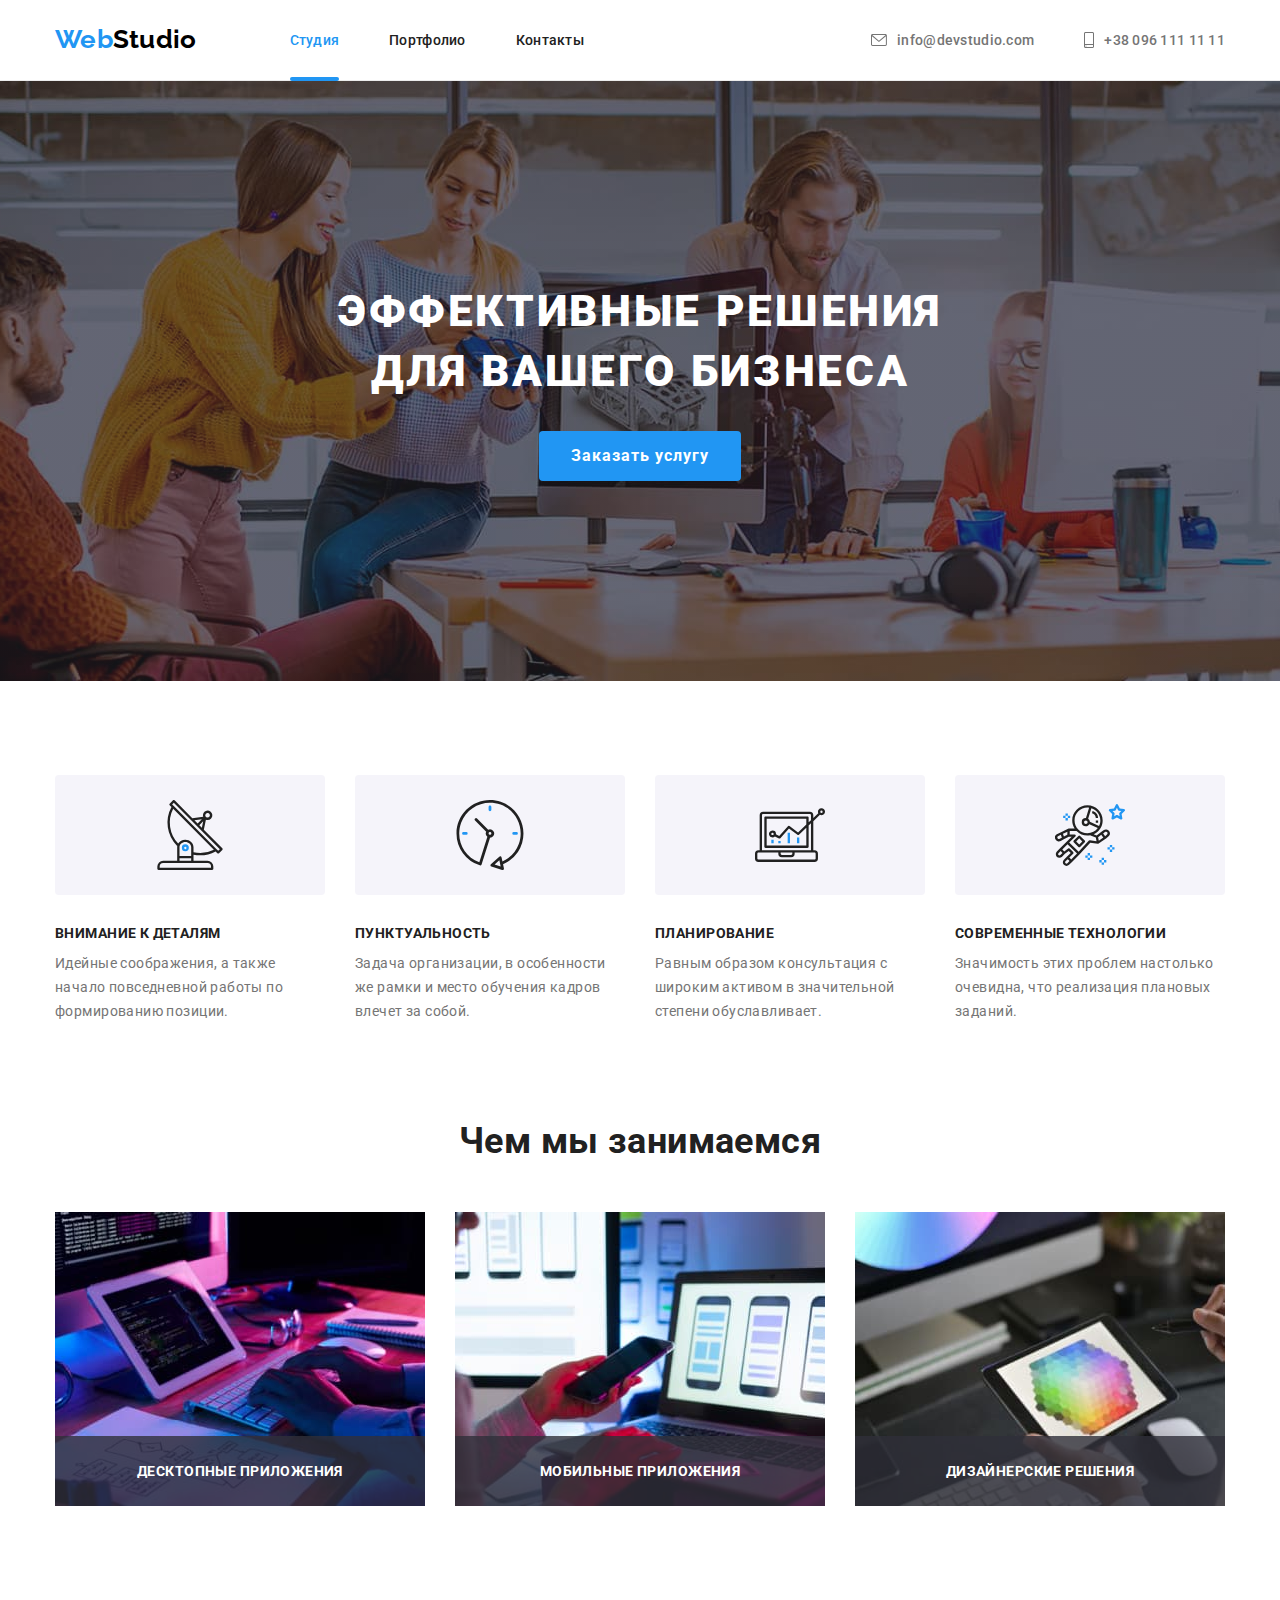
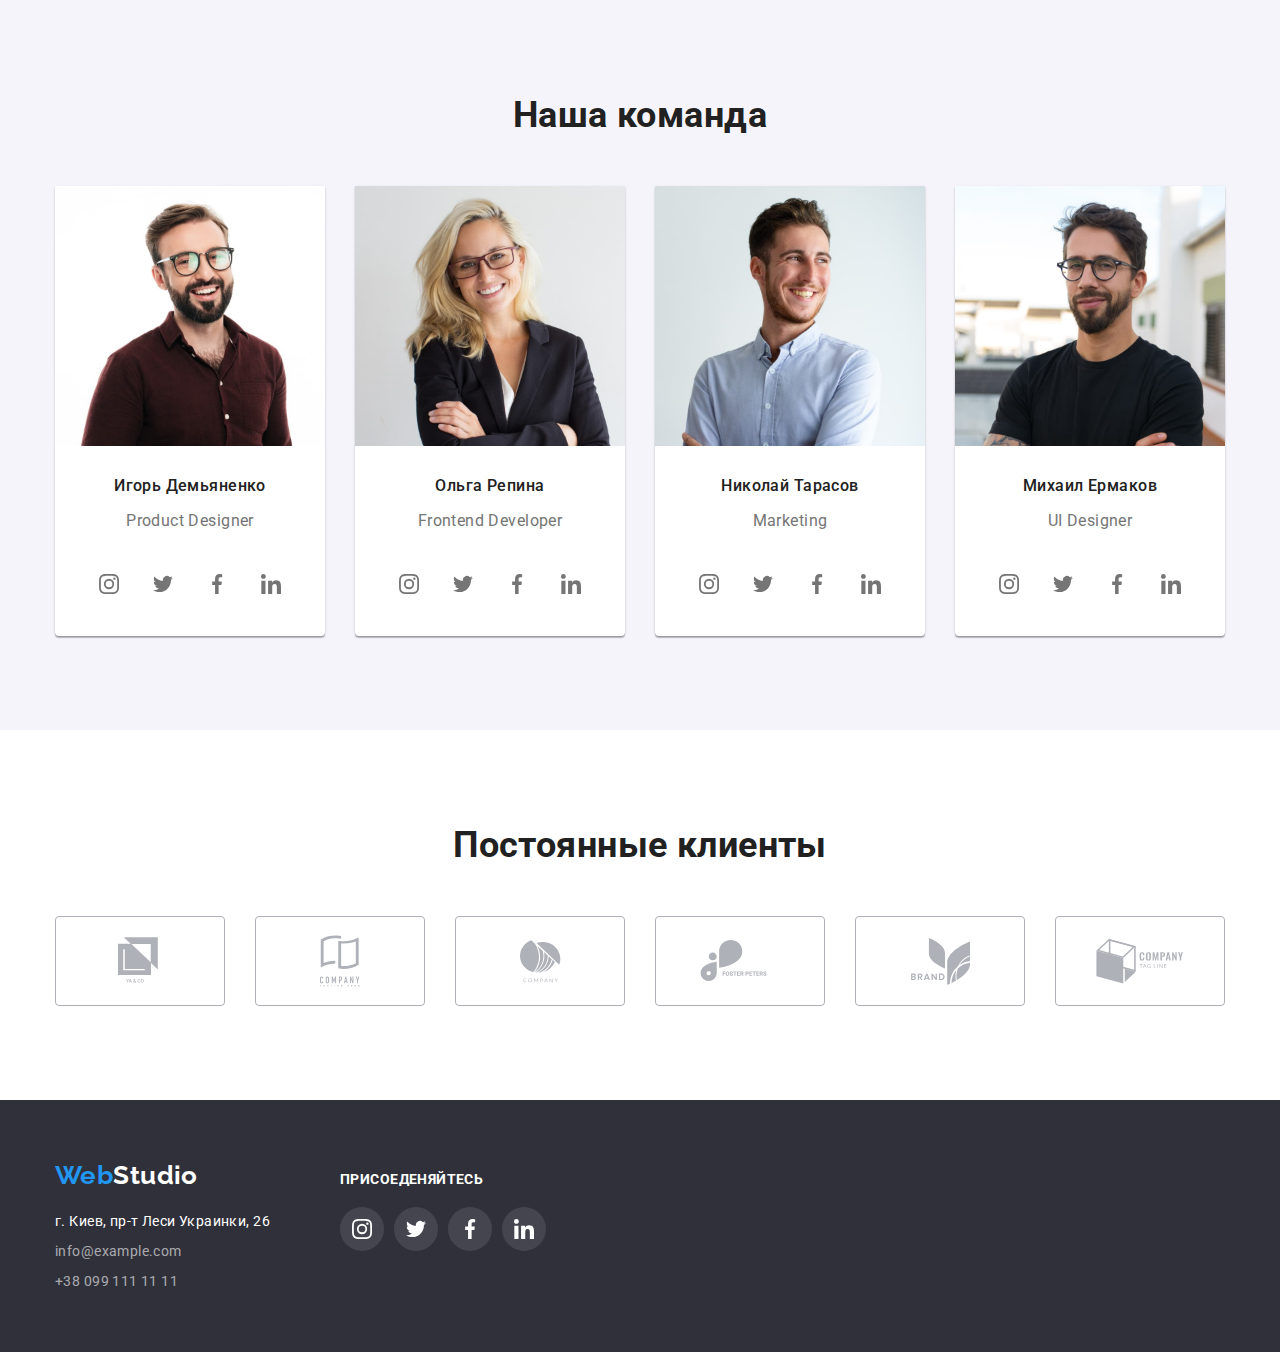
==== index.html @ 6bc898de "Добавление файлов" ====
<!DOCTYPE html>
<html lang="ru">
  <head>
    <meta charset="UTF-8" />
    <meta name="viewport" content="width=device-width, initial-scale=1.0" />
    <title>WebStudio</title>
    <link
      href="https://fonts.googleapis.com/css2?family=Raleway:wght@700&family=Roboto:wght@400;500;700;900&display=swap"
      rel="stylesheet"
    />
    <link
      rel="stylesheet"
      href="https://cdnjs.cloudflare.com/ajax/libs/modern-normalize/1.0.0/modern-normalize.min.css"
    />
    <link rel="stylesheet" href="./css/styles.css" />
  </head>
  <body>
    <!-- Верхняя линия сайта -->

    <header class="hat-page" id="home-page">
      <div class="container">
        <nav class="nav">
          <!-- Логотип компании -->

          <a class="logo link" href="#home-page">
            <span class="accent">Web</span>Studio
          </a>

          <ul class="site-nav list">
            <li class="site-nav-item">
              <a
                class="link site-nav-link site-nav-link-active"
                href="#home-page"
                >Студия</a
              >
            </li>
            <li class="site-nav-item">
              <a class="link site-nav-link" href="./portfolio.html"
                >Портфолио</a
              >
            </li>
            <li class="site-nav-item">
              <a class="link site-nav-link" href="#">Контакты</a>
            </li>
          </ul>
        </nav>

        <ul class="communications list">
          <!-- Ссылка на адрес электронной почты -->

          <li class="item">
            <a
              class="communications-link link"
              href="mailto:info@devstudio.com"
            >
              <svg class="icon envelope">
                <use href="./images/svg/sprite.svg#envelope"></use>
              </svg>
              info@devstudio.com</a
            >
          </li>

          <!-- Ссылка на телефоный номер -->

          <li class="item">
            <a class="communications-link link" href="tel:+38-096-111-11-11">
              <svg class="icon smartphone">
                <use href="./images/svg/sprite.svg#smartphone"></use>
              </svg>
              +38 096 111 11 11</a
            >
          </li>
        </ul>
      </div>
    </header>

    <main>
      <!-- Шапка -->

      <section class="banner">
        <div class="container">
          <h1 class="banner-title">Эффективные решения для вашего бизнеса</h1>
          <button class="button" data-modal-open type="button">
            Заказать услугу
          </button>
        </div>
      </section>

      <!-- Особенности -->

      <section class="section">
        <div class="container feature">
          <h2 class="section-title none-display">Особенности</h2>

          <ul class="feature-list list">
            <li class="item icon-antenna">
              <h3 class="title">Внимание к деталям</h3>
              <p class="text">
                Идейные соображения, а также начало повседневной работы по
                формированию позиции.
              </p>
            </li>
            <li class="item icon-clock">
              <h3 class="title">Пунктуальность</h3>
              <p class="text">
                Задача организации, в особенности же рамки и место обучения
                кадров влечет за собой.
              </p>
            </li>
            <li class="item icon-diagram">
              <h3 class="title">Планирование</h3>
              <p class="text">
                Равным образом консультация с широким активом в значительной
                степени обуславливает.
              </p>
            </li>
            <li class="item icon-astronaut">
              <h3 class="title">Современные технологии</h3>
              <p class="text">
                Значимость этих проблем настолько очевидна, что реализация
                плановых заданий.
              </p>
            </li>
          </ul>
        </div>
      </section>

      <!-- Чем мы занимаемся -->

      <section class="section">
        <div class="container practice">
          <h2 class="section-title">Чем мы занимаемся</h2>
          <ul class="practice-list list">
            <li class="item">
              <img
                class="practice-item-image"
                src="./images/box-1.jpg"
                alt="Написание кода программы"
                width="370"
              />
              <div class="practice-item-box">
                <p class="practice-item-text">Десктопные приложения</p>
              </div>
            </li>
            <li class="item">
              <img
                class="practice-item-image"
                src="./images/box-2.jpg"
                alt="Создание структуры программы"
                width="370"
              />
              <div class="practice-item-box">
                <p class="practice-item-text">Мобильные приложения</p>
              </div>
            </li>
            <li class="item">
              <img
                class="practice-item-image"
                src="./images/box-3.jpg"
                alt="Разработка дизайна проэкта"
                width="370"
              />
              <div class="practice-item-box">
                <p class="practice-item-text">Дизайнерские решения</p>
              </div>
            </li>
          </ul>
        </div>
      </section>

      <!-- Наша команда -->

      <section class="section team">
        <div class="container team-box">
          <h2 class="section-title">Наша команда</h2>

          <ul class="team-list list">
            <li class="team-item item">
              <img
                src="./images/product-desinger.jpg"
                alt="Дизайнер продукта"
                width="270"
              />
              <div class="text">
                <h3 class="title">Игорь Демьяненко</h3>
                <p class="career">Product Designer</p>
              </div>

              <ul class="team-social-list list">
                <li class="team-social-item item">
                  <a
                    class="team-social-link link"
                    href="http://www.instagram.com/?hl=ru"
                  >
                    <svg class="team-instagram">
                      <use href="./images/svg/sprite.svg#instagram"></use>
                    </svg>
                  </a>
                </li>
                <li class="team-social-item item">
                  <a
                    class="team-social-link link"
                    href="http://twitter.com/?lang=ru"
                  >
                    <svg class="team-twitter">
                      <use href="./images/svg/sprite.svg#twitter"></use>
                    </svg>
                  </a>
                </li>
                <li class="team-social-item item">
                  <a
                    class="team-social-link link"
                    href="http://www.facebook.com/"
                  >
                    <svg class="team-facebook">
                      <use href="./images/svg/sprite.svg#facebook"></use>
                    </svg>
                  </a>
                </li>
                <li class="team-social-item item">
                  <a
                    class="team-social-link link"
                    href="http://www.linkedin.com/"
                  >
                    <svg class="team-linkedin">
                      <use href="./images/svg/sprite.svg#linkedin"></use>
                    </svg>
                  </a>
                </li>
              </ul>
            </li>

            <li class="team-item item">
              <img
                src="./images/frontend-developer.jpg"
                alt="Фронтенд разработчик"
                width="270"
              />
              <div class="text">
                <h3 class="title">Ольга Репина</h3>
                <p class="career">Frontend Developer</p>
              </div>

              <ul class="team-social-list list">
                <li class="team-social-item item">
                  <a
                    class="team-social-link link"
                    href="http://www.instagram.com/?hl=ru"
                  >
                    <svg class="team-instagram">
                      <use href="./images/svg/sprite.svg#instagram"></use>
                    </svg>
                  </a>
                </li>
                <li class="team-social-item item">
                  <a
                    class="team-social-link link"
                    href="http://twitter.com/?lang=ru"
                  >
                    <svg class="team-twitter">
                      <use href="./images/svg/sprite.svg#twitter"></use>
                    </svg>
                  </a>
                </li>
                <li class="team-social-item item">
                  <a
                    class="team-social-link link"
                    href="http://www.facebook.com/"
                  >
                    <svg class="team-facebook">
                      <use href="./images/svg/sprite.svg#facebook"></use>
                    </svg>
                  </a>
                </li>
                <li class="team-social-item item">
                  <a
                    class="team-social-link link"
                    href="http://www.linkedin.com/"
                  >
                    <svg class="team-linkedin">
                      <use href="./images/svg/sprite.svg#linkedin"></use>
                    </svg>
                  </a>
                </li>
              </ul>
            </li>

            <li class="team-item item">
              <img src="./images/marketing.jpg" alt="Маркетолог" width="270" />
              <div class="text">
                <h3 class="title">Николай Тарасов</h3>
                <p class="career">Marketing</p>
              </div>

              <ul class="team-social-list list">
                <li class="team-social-item item">
                  <a
                    class="team-social-link link"
                    href="http://www.instagram.com/?hl=ru"
                  >
                    <svg class="team-instagram">
                      <use href="./images/svg/sprite.svg#instagram"></use>
                    </svg>
                  </a>
                </li>
                <li class="team-social-item item">
                  <a
                    class="team-social-link link"
                    href="http://twitter.com/?lang=ru"
                  >
                    <svg class="team-twitter">
                      <use href="./images/svg/sprite.svg#twitter"></use>
                    </svg>
                  </a>
                </li>
                <li class="team-social-item item">
                  <a
                    class="team-social-link link"
                    href="http://www.facebook.com/"
                  >
                    <svg class="team-facebook">
                      <use href="./images/svg/sprite.svg#facebook"></use>
                    </svg>
                  </a>
                </li>
                <li class="team-social-item item">
                  <a
                    class="team-social-link link"
                    href="http://www.linkedin.com/"
                  >
                    <svg class="team-linkedin">
                      <use href="./images/svg/sprite.svg#linkedin"></use>
                    </svg>
                  </a>
                </li>
              </ul>
            </li>

            <li class="team-item item">
              <img
                src="./images/ui-desinger.jpg"
                alt="Дизайнер пользовательского интерфейса"
                width="270"
              />
              <div class="text">
                <h3 class="title">Михаил Ермаков</h3>
                <p class="career">UI Designer</p>
              </div>

              <ul class="team-social-list list">
                <li class="team-social-item item">
                  <a
                    class="team-social-link link"
                    href="http://www.instagram.com/?hl=ru"
                  >
                    <svg class="team-instagram">
                      <use href="./images/svg/sprite.svg#instagram"></use>
                    </svg>
                  </a>
                </li>
                <li class="team-social-item item">
                  <a
                    class="team-social-link link"
                    href="http://twitter.com/?lang=ru"
                  >
                    <svg class="team-twitter">
                      <use href="./images/svg/sprite.svg#twitter"></use>
                    </svg>
                  </a>
                </li>
                <li class="team-social-item item">
                  <a
                    class="team-social-link link"
                    href="http://www.facebook.com/"
                  >
                    <svg class="team-facebook">
                      <use href="./images/svg/sprite.svg#facebook"></use>
                    </svg>
                  </a>
                </li>
                <li class="team-social-item item">
                  <a
                    class="team-social-link link"
                    href="http://www.linkedin.com/"
                  >
                    <svg class="team-linkedin">
                      <use href="./images/svg/sprite.svg#linkedin"></use>
                    </svg>
                  </a>
                </li>
              </ul>
            </li>
          </ul>
        </div>
      </section>

      <!-- Постоянные клиенты -->

      <section class="section">
        <div class="container clients">
          <h2 class="title">Постоянные клиенты</h2>
          <ul class="client-list list">
            <li class="item">
              <a class="client-link link" href="#">
                <svg class="client-1 client-list-icon">
                  <use href="./images/svg/sprite.svg#logo-1"></use>
                </svg>
              </a>
            </li>
            <li class="item">
              <a class="client-link link" href="#">
                <svg class="client-2 client-list-icon">
                  <use href="./images/svg/sprite.svg#logo-2"></use>
                </svg>
              </a>
            </li>
            <li class="item">
              <a class="client-link link" href="#">
                <svg class="client-3 client-list-icon">
                  <use href="./images/svg/sprite.svg#logo-3"></use>
                </svg>
              </a>
            </li>
            <li class="item">
              <a class="client-link link" href="#">
                <svg class="client-4 client-list-icon">
                  <use href="./images/svg/sprite.svg#logo-4"></use>
                </svg>
              </a>
            </li>
            <li class="item">
              <a class="client-link link" href="#">
                <svg class="client-5 client-list-icon">
                  <use href="./images/svg/sprite.svg#logo-5"></use>
                </svg>
              </a>
            </li>
            <li class="item">
              <a class="client-link link" href="#">
                <svg class="client-6 client-list-icon">
                  <use href="./images/svg/sprite.svg#logo-6"></use>
                </svg>
              </a>
            </li>
          </ul>
        </div>
      </section>
    </main>

    <!-- Футер -->

    <footer class="footer">
      <div class="container footer-box">
        <div class="main-address">
          <a class="logo link" href="#home-page">
            <p class="title text"><span class="accent">Web</span>Studio</p>
          </a>

          <!-- Адрес -->

          <address class="address">
            <ul class="address-list list">
              <li class="item">г. Киев, пр-т Леси Украинки, 26</li>
              <li class="item">
                <a class="link" href="mailto:info@example.com"
                  >info@example.com</a
                >
              </li>
              <li class="item">
                <a class="link" href="tel:+38-099-111-11-11"
                  >+38 099 111 11 11</a
                >
              </li>
            </ul>
          </address>
        </div>

        <!-- Социальные ссылки -->

        <div class="social">
          <h2 class="title">Присоеденяйтесь</h2>
          <ul class="social-list list">
            <li class="item">
              <a
                class="link instagram-link"
                href="https://www.instagram.com/?hl=ru"
              ></a>
            </li>
            <li class="item">
              <a
                class="link twitter-link"
                href="https://twitter.com/?lang=ru"
              ></a>
            </li>
            <li class="item">
              <a
                class="link facebook-link"
                href="https://www.facebook.com/"
              ></a>
            </li>
            <li class="item">
              <a
                class="link linkedin-link"
                href="https://www.linkedin.com/"
              ></a>
            </li>
          </ul>
        </div>
      </div>
    </footer>

    <!-- Модальное окно -->

    <div class="backdrop is-hidden" data-modal>
      <div class="modal">
        <button class="button-close" data-modal-close type="button">
          <svg class="button-close-svg">
            <use href="./images/svg/sprite.svg#btn-close"></use>
          </svg>
        </button>
      </div>
    </div>

    <script src="./js/modal.js"></script>
  </body>
</html>
---- css/styles.css ----
/* цвет основного текста #757575 */
/* вторичный цвет текста #212121 */
/* дополнительный цвет текста rgba(255, 255, 255, 0.6) */
/* цвет логотипа #000000 */
/* цвет акцента #2196F3 */
/* первичный цвет фона #ffffff */
/* вторичный цвет фона #F5F4FA */
/* темный цвет #2f303a */
/* цвет рамки #eeeeee */
/* цвет слоя баннера rgba(47, 48, 58, 0.4) */
/* основной цвет иконок #afb1b8 */

/* стили для теста
 background-color: plum;
  outline: 1px solid blue; */

:root {
  --primary-text-color: #757575;
  --secondary-text-color: #212121;
  --accent-color: #2196f3;
  --primary-color: #ffffff;
  --secondary-color: #f5f4fa;
  --dark-color: #2f303a;
  --border-color: #eeeeee;
  --primary-icon-color: #afb1b8;
}

body {
  background-color: var(--primary-color);
  color: var(--primary-text-color);

  font-family: Roboto, sans-serif;
  font-style: normal;
  font-weight: 400;
  font-size: 14px;
  /*  1.71 */
  line-height: calc(24 / 14);
  letter-spacing: 0.03em;
}

.list {
  padding: 0;
  margin: 0;
  list-style: none;
}

.link {
  text-decoration: none;
}

/* Button */

.button {
  font-family: inherit;
}

/* Container */

.container {
  width: 1200px;
  margin-left: auto;
  margin-right: auto;
  padding-left: 15px;
  padding-right: 15px;
}

/* Logo */

.logo {
  padding-top: 24px;
  padding-bottom: 24px;

  color: #000000;

  font-family: Raleway, sans-serif;
  font-weight: 700;
  font-size: 26px;
  /* 1.19 */
  line-height: calc(31 / 26);
}

.logo .accent {
  color: var(--accent-color);
}

.logo .link {
  display: block;
}

/* Site nav */

.hat-page {
  font-weight: 500;
  /*  1.14 */
  line-height: calc(16 / 14);
  letter-spacing: 0.02em;

  border-bottom: 1px solid #ececec;
}

.hat-page .container {
  display: flex;
}

.nav {
  display: flex;
}
.site-nav {
  display: flex;
  margin-left: 93px;
}

.site-nav-item:not(:last-child) {
  margin-right: 50px;
}

.site-nav-link {
  display: block;
  padding-top: 32px;
  padding-bottom: 32px;

  color: var(--secondary-text-color);
  transition-property: color;
  transition-duration: 250ms;
  transition-timing-function: cubic-bezier(0.4, 0, 0.2, 1);
}

.site-nav-link:hover,
.site-nav-link:focus {
  color: var(--accent-color);
}

.site-nav-link-active {
  color: var(--accent-color);
}

.site-nav-item {
  position: relative;
}

.site-nav-item .site-nav-link-active::after {
  position: absolute;
  width: 100%;
  height: 4px;
  bottom: -1px;

  display: block;
  content: "";

  background-color: var(--accent-color);

  border-radius: 2px;
}

.communications {
  display: flex;
  margin-left: auto;
}

.communications .item + .item {
  margin-left: 50px;
}

.communications .link {
  display: inline-flex;
  align-items: center;
  padding-top: 32px;
  padding-bottom: 32px;

  color: var(--primary-text-color);
  transition-property: color;
  transition-duration: 250ms;
  transition-timing-function: cubic-bezier(0.4, 0, 0.2, 1);
}

.communications-link:hover,
.communications-link:focus {
  color: var(--accent-color);
}

.communications .icon {
  margin-right: 10px;
  fill: var(--primary-text-color);
}

.envelope {
  width: 16px;
  height: 12px;
}

.smartphone {
  width: 10px;
  height: 16px;
}

.communications-link:hover .icon {
  fill: var(--accent-color);
}

/* - .none-display  временно, позже переделать!  - */

.none-display {
  display: none;
}

/* ----- Стили главной страницы index.html ----- */

/* Banner */

.banner {
  display: flex;
  flex-direction: column;
  justify-content: center;
  align-items: center;

  margin-left: auto;
  margin-right: auto;
  max-width: 1600px;
  height: 600px;

  background-color: var(--dark-color);
  background-image: linear-gradient(
      to right,
      rgba(47, 48, 58, 0.4),
      rgba(47, 48, 58, 0.4)
    ),
    url(../images/banner.jpg);
  background-position: center;
}

.banner .container {
  text-align: center;
}

.banner-title {
  max-width: 696px;
  margin-top: 0;
  margin-left: auto;
  margin-right: auto;
  margin-bottom: 30px;

  color: var(--primary-color);

  font-weight: 900;
  font-size: 44px;
  /* 1.36 */
  line-height: calc(60 / 44);
  letter-spacing: 0.06em;
  text-transform: uppercase;
}

.banner .button {
  min-width: 200px;
  padding-top: 10px;
  padding-left: 32px;
  padding-right: 32px;
  padding-bottom: 10px;

  border: none;
  border-radius: 4px;

  background-color: var(--accent-color);

  color: var(--primary-color);

  font-weight: 700;
  font-size: 16px;
  /* 1.87 */
  line-height: calc(30 / 16);
  letter-spacing: 0.06em;
}

/* Section */

.section-title {
  margin-top: 0;
  margin-bottom: 0;

  color: var(--secondary-text-color);

  font-weight: 700;
  font-size: 36px;
  /* 1.17 */
  line-height: calc(42 / 36);
  text-align: center;
}

/* Features */

.feature {
  padding-top: 94px;
}

.feature-list {
  display: flex;
}

.feature-list .title {
  margin-top: 0;
  margin-bottom: 10px;

  color: var(--secondary-text-color);

  font-weight: 700;
  font-size: 14px;
  line-height: calc(16 / 14);
  text-transform: uppercase;
}

.feature-list .item {
  width: calc((100% - 30px * 3) / 4);
  padding-bottom: 3px;
}

.feature-list .item:not(:last-child),
.practice-list .item:not(:last-child) {
  margin-right: 30px;
}

.feature-list .item::before {
  display: block;
  margin-bottom: 30px;
  content: "";
  height: 120px;

  background-color: var(--secondary-color);
  border-radius: 4px;
  background-repeat: no-repeat;
  background-position: center;
}

.icon-antenna::before {
  background-image: url(../images/svg/antenna.svg);
}

.icon-clock::before {
  background-image: url(../images/svg/clock.svg);
}

.icon-diagram::before {
  background-image: url(../images/svg/diagram.svg);
}

.icon-astronaut::before {
  background-image: url(../images/svg/astronaut.svg);
}

.feature-list .text {
  margin-top: 0;
  margin-bottom: 0;
}

/* Practice */

.practice {
  padding-top: 94px;
  padding-bottom: 94px;
}

.practice-list,
.team-list {
  display: flex;
  margin-top: 50px;
}

.practice-item-box {
  position: absolute;
  bottom: 0;
  left: 0;

  display: flex;
  justify-content: center;
  align-items: center;

  width: 370px;
  height: 70px;

  background-color: rgba(47, 48, 58, 0.8);
}

.practice-item-image,
.team-list img {
  display: block;
}

.practice-list .item {
  position: relative;
  display: block;
  width: calc((100% - 30px * 2) / 3);
}

.practice-item-text {
  margin-top: 0;
  margin-bottom: 0;

  font-weight: 700;
  line-height: calc(16 / 14);
  text-align: center;
  text-transform: uppercase;

  color: var(--primary-color);
}

/* Team */

.team {
  background-color: var(--secondary-color);
}

.team-box {
  padding-top: 94px;
  padding-bottom: 94px;
}

.team-item {
  display: block;

  width: calc((100% - 30px * 3) / 4);
  text-align: center;

  box-shadow: 0px 1px 3px rgba(0, 0, 0, 0.12), 0px 1px 1px rgba(0, 0, 0, 0.14),
    0px 2px 1px rgba(0, 0, 0, 0.2);
  border-radius: 0px 0px 4px 4px;

  background-color: var(--primary-color);
}

.team-list > .item:not(:last-child) {
  margin-right: 30px;
}

.team-list .text {
  padding-top: 30px;
  padding-bottom: 16px;
}

.team-list .title {
  margin-top: 0;
  margin-bottom: 10px;

  color: var(--secondary-text-color);

  font-weight: 500;
  font-size: 16px;
  line-height: 1.19;
}

.team-list .career {
  font-size: 16px;
  /*  1.19 */
  line-height: calc(19 / 16);
}

.team-social-list {
  display: flex;
  justify-content: center;
  align-items: center;
  margin-bottom: 30px;
}

.team-social-item + .team-social-item {
  margin-left: 10px;
}

.team-social-link {
  display: inline-flex;
  justify-content: center;
  align-items: center;
  width: 44px;
  height: 44px;

  border-radius: 50%;

  color: var(--primary-text-color);

  transition-property: background-color;
  transition-duration: 250ms;
  transition-timing-function: cubic-bezier(0.4, 0, 0.2, 1);
}

.team-social-link:hover,
.team-social-link:focus {
  background-color: var(--accent-color);
  color: var(--primary-color);
}

.team-instagram,
.team-twitter,
.team-facebook,
.team-linkedin {
  width: 20px;
  height: 20px;

  fill: currentColor;
}

/* Clients */

.clients {
  padding-top: 94px;
  padding-bottom: 94px;
}

.clients .title {
  margin-top: 0;
  margin-bottom: 50px;

  font-weight: bold;
  font-size: 36px;
  /*  1.17 */
  line-height: calc(42 / 36);
  text-align: center;

  color: var(--secondary-text-color);
}

.client-list {
  display: flex;
}

.client-list .item {
  display: flex;
}

.client-list .item + .item {
  margin-left: 30px;
}

.client-1 {
  width: 44px;
  height: 49px;
}

.client-2 {
  width: 40px;
  height: 52px;
}

.client-3 {
  width: 41px;
  height: 43px;
}

.client-4 {
  width: 80px;
  height: 42px;
}

.client-5 {
  width: 59px;
  height: 47px;
}

.client-6 {
  width: 88px;
  height: 45px;
}

.client-link {
  display: inline-flex;
  justify-content: center;
  align-items: center;

  width: 170px;
  height: 90px;

  border: 1px solid #afb1b8;
  border-radius: 4px;

  transition-property: border-color;
  transition-duration: 250ms;
  transition-timing-function: cubic-bezier(0.4, 0, 0.2, 1);
}

.client-link:hover {
  border: 1px solid var(--accent-color);
}

.client-list-icon {
  fill: var(--primary-icon-color);

  transition-property: fill;
  transition-duration: 250ms;
  transition-timing-function: cubic-bezier(0.4, 0, 0.2, 1);
}

.client-link:hover .client-list-icon {
  fill: var(--accent-color);
}

/* Footer */

.footer {
  padding-top: 60px;
  padding-bottom: 60px;

  background-color: var(--dark-color);

  color: #ffffff;
  /*  1.5  */
  line-height: calc(21 / 14);
}

.footer-box {
  display: flex;
  align-items: baseline;
}

.footer .title {
  color: #ffffff;
}

.footer .logo {
  display: block;
  padding-top: 0;
  padding-bottom: 0;
  margin-bottom: 20px;
}

/* Address */

.main-address {
  margin-right: 70px;

  max-width: 231px;
}

.main-address .text {
  margin-top: 0;
  margin-bottom: 0;
}

.address {
  font-style: normal;
}

.address .link {
  color: rgba(255, 255, 255, 0.6);

  transition-property: color;
  transition-duration: 250ms;
  transition-timing-function: cubic-bezier(0.4, 0, 0.2, 1);
}

.address .link:hover,
.address .link:focus {
  color: var(--accent-color);
}

.address-list .item + .item {
  margin-top: 9px;
}

/* Social link */

.social .title {
  margin-top: 0;
  margin-bottom: 20px;

  color: var(--primary-color);
  font-size: 14px;
  font-weight: 700;
  /*  1.14  */
  line-height: calc(16 / 14);
  text-transform: uppercase;
}

.social-list {
  display: flex;
}

.social .item {
  height: 44px;
}

.social-list .item + .item {
  margin-left: 10px;
}
.social .link {
  display: inline-block;

  width: 44px;
  height: 44px;
  border-radius: 50%;

  background-color: rgba(255, 255, 255, 0.1);
  background-repeat: no-repeat;
  background-position: center;

  transition-property: background-color;
  transition-duration: 250ms;
  transition-timing-function: cubic-bezier(0.4, 0, 0.2, 1);
}

.social .link:hover,
.social .link:focus {
  background-color: var(--accent-color);
}

.instagram-link {
  background-image: url(../images/svg/instagram.svg);
}

.twitter-link {
  background-image: url(../images/svg/twitter.svg);
}

.facebook-link {
  background-image: url(../images/svg/facebook.svg);
}

.linkedin-link {
  background-image: url(../images/svg/linkedin.svg);
}

/* ----- Стили  страницы portfolio.html ----- */

/* Filter */

.filter {
  padding-top: 94px;
  padding-bottom: 94px;
}

.filter-button {
  display: flex;
  justify-content: center;
}

.filter-button .item {
  display: block;
}

.filter-button .item:not(:last-child) {
  margin-right: 8px;
}

.filter .button {
  padding: 6px 22px;
  border: transparent;
  border-radius: 4px;

  background-color: var(--secondary-color);

  color: var(--secondary-text-color);

  font-weight: 500;
  font-size: 16px;
  /*  1.62  */
  line-height: calc(26 / 16);
  letter-spacing: 0.03em;
  cursor: pointer;

  transition-property: background-color;
  transition-duration: 250ms;
  transition-timing-function: cubic-bezier(0.4, 0, 0.2, 1);
}

.filter .button:hover,
.filter .button:focus,
.filter .button:active {
  outline-color: transparent;
  outline-width: 0;

  box-shadow: 0px 3px 1px rgba(0, 0, 0, 0.1), 0px 1px 2px rgba(0, 0, 0, 0.08),
    0px 2px 2px rgba(0, 0, 0, 0.12);

  background-color: var(--accent-color);

  color: var(--primary-color);
}

/* Catalog */

.catalog {
  padding-top: 50px;
}

.catalog-list {
  display: flex;
  flex-wrap: wrap;

  /*   также можно выровнять, но ... */
  /* justify-content: space-between; */
}

.catalog-list img {
  display: block;
}

.catalog-item {
  display: inline-block;
  /* max-height: 404px; */
  margin-right: 30px;
  margin-bottom: 30px;

  /*  адаптивная ширина блоков */
  width: calc((100% - 30px * 2) / 3);

  border: 1px solid var(--border-color);

  background-color: var(--primary-color);
}

.catalog-item:nth-child(3n) {
  margin-right: 0;
}

/*  неидиально, в данном случае работает */
.catalog-item:nth-last-child(-n + 3) {
  margin-bottom: 0;
}

.catalog-item:hover {
  box-shadow: 0px 1px 1px rgba(0, 0, 0, 0.12), 0px 4px 4px rgba(0, 0, 0, 0.06),
    1px 4px 6px rgba(0, 0, 0, 0.16);
}

.catalog-description {
  position: relative;
  /* width: 370px; */
  /* height: 404px; */
  overflow: hidden;
}

.catalog-description-pullout {
  position: absolute;
  bottom: -100%;
  left: 0;

  width: 100%;
  height: 100%;
  padding: 63px 24px;

  background: rgba(33, 150, 243, 0.9);

  transition-property: transform;
  transition-duration: 250ms;
  transition-timing-function: cubic-bezier(0.4, 0, 0.2, 1);

  opacity: 0;
}

.catalog-description-text {
  margin-top: 0;
  margin-bottom: 0;
  font-size: 18px;
  line-height: calc(28 / 18);
  /* or 156% */

  color: var(--primary-color);
}

.catalog-item:hover .catalog-description-pullout {
  transform: translateY(-100%);
  opacity: 1;
}

.catalog-text {
  padding-top: 20px;
  padding-left: 24px;
  padding-right: 24px;
  padding-bottom: 20px;

  width: 370px;

  border-left: 1px solid var(--border-color);
  border-right: 1px solid var(--border-color);
  border-bottom: 1px solid var(--border-color);
}

.catalog .title {
  margin-bottom: 4px;

  color: var(--secondary-text-color);

  font-weight: 700;
  font-size: 18px;
  line-height: 2;
  letter-spacing: 0.06em;
}

.catalog .project {
  color: var(--primary-text-color);

  font-size: 16px;
  /*  1.87  */
  line-height: calc(30 / 16);
}

/* ----- Модальное окно ----- */

.backdrop.is-hidden {
  visibility: hidden;
  opacity: 0;
  pointer-events: none;

  transition: 600ms linear 0.7s;
}

.backdrop {
  position: fixed;
  top: 0;
  left: 0;
  width: 100%;
  height: 100%;

  background-color: rgba(0, 0, 0, 0.2);
}

.is-hidden .modal {
  top: 25%;
  transform: translate(-150%, -100%) scale(0.1);
}

.modal {
  position: absolute;
  width: 528px;
  height: 581px;
  left: 50%;
  top: 50%;

  transform: translate(-50%, -50%) scale(1);

  background: #ffffff;
  box-shadow: 0px 1px 3px rgba(0, 0, 0, 0.12), 0px 1px 1px rgba(0, 0, 0, 0.14),
    0px 2px 1px rgba(0, 0, 0, 0.2);
  border-radius: 4px;

  transition: transform 300ms linear, scale 500ms linear;
}

.button-close {
  position: absolute;
  top: 8px;
  right: 8px;

  display: flex;
  justify-content: center;
  align-items: center;

  width: 30px;
  height: 30px;

  border: 1px solid rgba(0, 0, 0, 0.1);
  border-radius: 50%;

  background-color: var(--primary-color);

  transition-property: background-color;
  transition-duration: 250ms;
  transition-timing-function: cubic-bezier(0.4, 0, 0.2, 1);
}

.button-close:hover {
  /* background-color: var(--accent-color); */
  fill: var(--accent-color);
}

.button-close-svg {
  width: 11px;
  height: 11px;
}
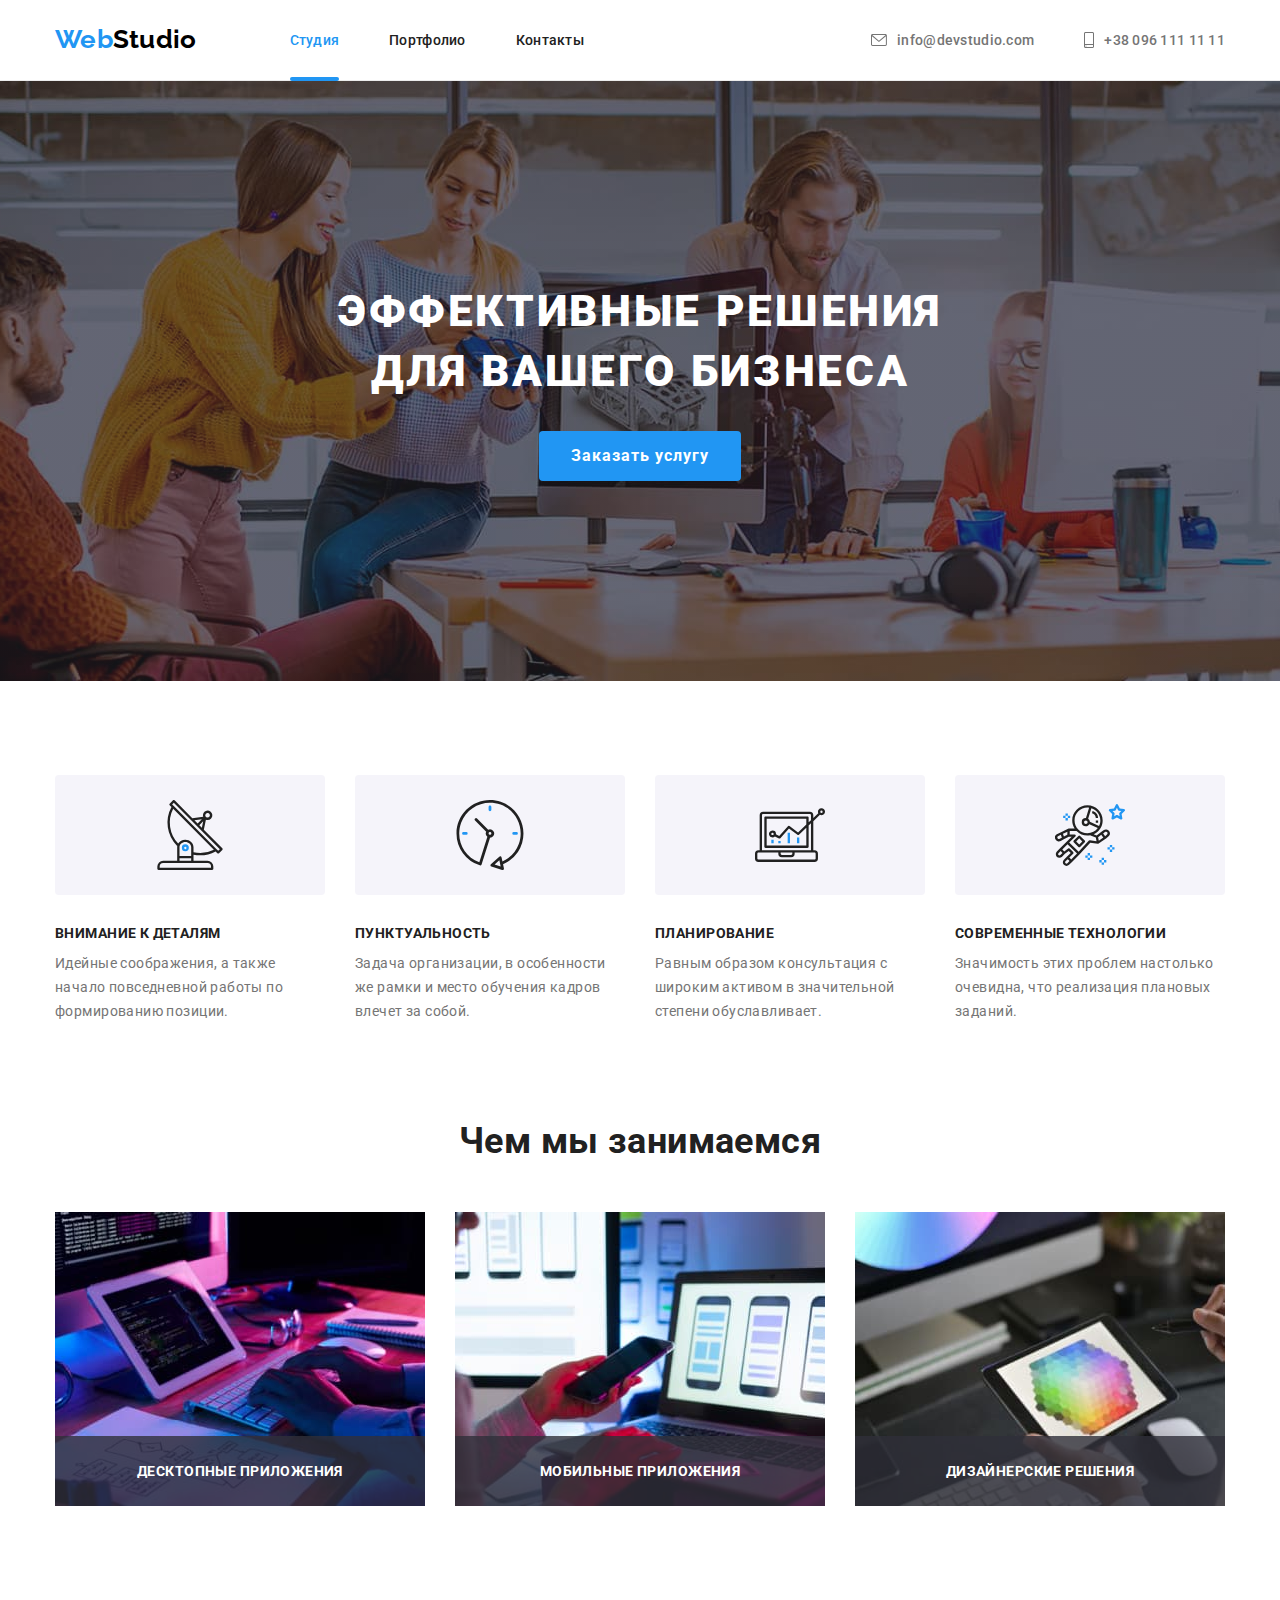
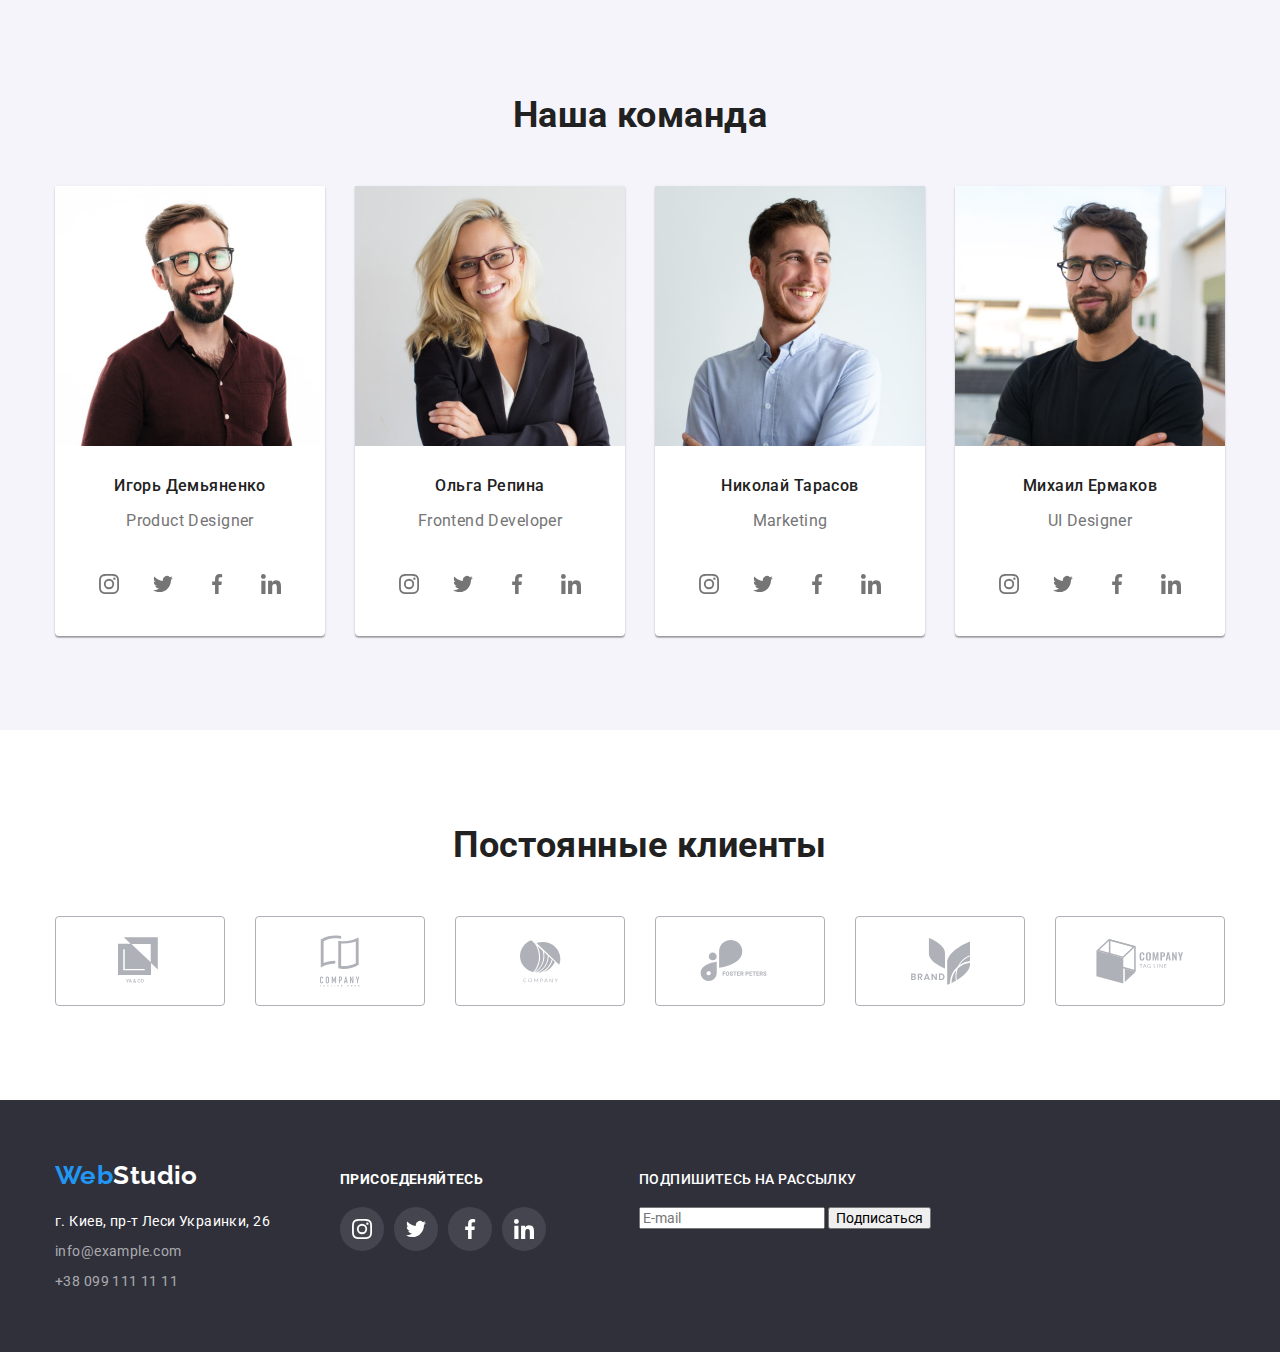
==== commit e0bfd68a: "Добавлени элементов формы" ====
--- a/index.html
+++ b/index.html
@@ -14,6 +14,7 @@
     />
     <link rel="stylesheet" href="./css/styles.css" />
   </head>
+
   <body>
     <!-- Верхняя линия сайта -->
 
@@ -90,7 +91,7 @@
 
       <section class="section">
         <div class="container feature">
-          <h2 class="section-title none-display">Особенности</h2>
+          <h2 class="section-title visually-hidden">Особенности</h2>
 
           <ul class="feature-list list">
             <li class="item icon-antenna">
@@ -460,14 +461,16 @@
 
           <address class="address">
             <ul class="address-list list">
-              <li class="item">г. Киев, пр-т Леси Украинки, 26</li>
-              <li class="item">
-                <a class="link" href="mailto:info@example.com"
+              <li class="address-item item">
+                <p>г. Киев, пр-т Леси Украинки, 26</p>
+              </li>
+              <li class="address-item item">
+                <a class="address-link link" href="mailto:info@example.com"
                   >info@example.com</a
                 >
               </li>
-              <li class="item">
-                <a class="link" href="tel:+38-099-111-11-11"
+              <li class="address-item item">
+                <a class="address-link link" href="tel:+38-099-111-11-11"
                   >+38 099 111 11 11</a
                 >
               </li>
@@ -505,6 +508,16 @@
               ></a>
             </li>
           </ul>
+        </div>
+
+        <!--  Подписка на рассылку -->
+
+        <div class="subscription">
+          <h2 class="title">Подпишитесь на рассылку</h2>
+          <form action="">
+            <input type="email" name="E-mail" id="" placeholder="E-mail" />
+            <button type="submit">Подписаться</button>
+          </form>
         </div>
       </div>
     </footer>
@@ -518,6 +531,37 @@
             <use href="./images/svg/sprite.svg#btn-close"></use>
           </svg>
         </button>
+        <div class="modal-form">
+          <h1 class="title">Оставьте свои данные, мы вам перезвоним</h1>
+          <form class="form" action="">
+            <label class="form-field" for=""
+              ><span class="form-label">Имя</span></label
+            >
+            <input type="text" class="form-input" name="" id="" />
+            <label class="form-field" for=""
+              ><span class="form-label">Телефон</span></label
+            >
+            <input type="tel" class="form-input" name="" id="" />
+            <label class="form-field" for=""
+              ><span class="form-label">Почта</span></label
+            >
+            <input type="email" class="form-input" name="" id="" />
+            <label for=""><span class="form-label">Комментарий</span></label>
+            <textarea
+              class="form-texteria form-input"
+              name=""
+              id=""
+              rows="7"
+              placeholder="Введите текст"
+            ></textarea>
+            <div class="form-checkbox">
+              <input type="checkbox" name="" id="" />
+              <p>Соглашаюсь с рассылкой и принимаю</p>
+              <a href="#"><p>Условия договора</p></a>
+            </div>
+            <button type="submit" class="button">Отправить</button>
+          </form>
+        </div>
       </div>
     </div>
 
--- a/css/styles.css
+++ b/css/styles.css
@@ -197,10 +197,14 @@
   fill: var(--accent-color);
 }
 
-/* - .none-display  временно, позже переделать!  - */
-
-.none-display {
-  display: none;
+/*  симмантичноее скрытие*/
+
+.visually-hidden {
+  position: absolute;
+  clip: rect(0 0 0 0);
+  width: 1px;
+  height: 1px;
+  margin: -1px;
 }
 
 /* ----- Стили главной страницы index.html ----- */
@@ -249,7 +253,8 @@
   text-transform: uppercase;
 }
 
-.banner .button {
+.banner .button,
+.form .button {
   min-width: 200px;
   padding-top: 10px;
   padding-left: 32px;
@@ -468,12 +473,12 @@
   align-items: center;
   width: 44px;
   height: 44px;
-
+  fill: currentColor;
   border-radius: 50%;
 
   color: var(--primary-text-color);
 
-  transition-property: background-color;
+  transition-property: background-color, fill;
   transition-duration: 250ms;
   transition-timing-function: cubic-bezier(0.4, 0, 0.2, 1);
 }
@@ -490,8 +495,6 @@
 .team-linkedin {
   width: 20px;
   height: 20px;
-
-  fill: currentColor;
 }
 
 /* Clients */
@@ -634,7 +637,7 @@
   font-style: normal;
 }
 
-.address .link {
+.address-link {
   color: rgba(255, 255, 255, 0.6);
 
   transition-property: color;
@@ -642,16 +645,25 @@
   transition-timing-function: cubic-bezier(0.4, 0, 0.2, 1);
 }
 
-.address .link:hover,
-.address .link:focus {
+.address-link:hover,
+.address-link:focus {
   color: var(--accent-color);
 }
 
-.address-list .item + .item {
+.address-item + .address-item {
   margin-top: 9px;
 }
 
+.address-item p {
+  margin-top: 0;
+  margin-bottom: 0;
+}
+
 /* Social link */
+
+.social {
+  margin-right: 93px;
+}
 
 .social .title {
   margin-top: 0;
@@ -713,6 +725,18 @@
   background-image: url(../images/svg/linkedin.svg);
 }
 
+/* Subscription */
+
+.subscription .title {
+  margin-top: 0;
+  margin-bottom: 20px;
+
+  font-weight: 500;
+  font-size: 14px;
+  line-height: calc(16 / 14);
+  text-transform: uppercase;
+}
+
 /* ----- Стили  страницы portfolio.html ----- */
 
 /* Filter */
@@ -915,10 +939,13 @@
 
 .modal {
   position: absolute;
+  left: 50%;
+  top: 50%;
+
   width: 528px;
   height: 581px;
-  left: 50%;
-  top: 50%;
+
+  padding: 40px 40px;
 
   transform: translate(-50%, -50%) scale(1);
 
@@ -961,3 +988,49 @@
   width: 11px;
   height: 11px;
 }
+
+.modal-form .title {
+  margin-top: 0;
+  margin-bottom: 0;
+
+  font-weight: 500;
+  font-size: 20px;
+  line-height: calc(23 / 20);
+  text-align: center;
+
+  color: var(--secondary-text-color);
+}
+
+.form {
+  /* text-align: center; */
+}
+
+.form-field {
+  display: block;
+}
+
+.form-label {
+  display: block;
+  margin-bottom: 4px;
+}
+
+.form-input {
+  width: 100%;
+  height: 40px;
+
+  margin-bottom: 10px;
+}
+
+.form-checkbox {
+  margin-top: 20px;
+  margin-bottom: 30px;
+}
+
+.form-checkbox p {
+  color: var(--primary-text-color);
+}
+
+.form .button {
+  margin-left: 124px;
+  margin-right: 124px;
+}
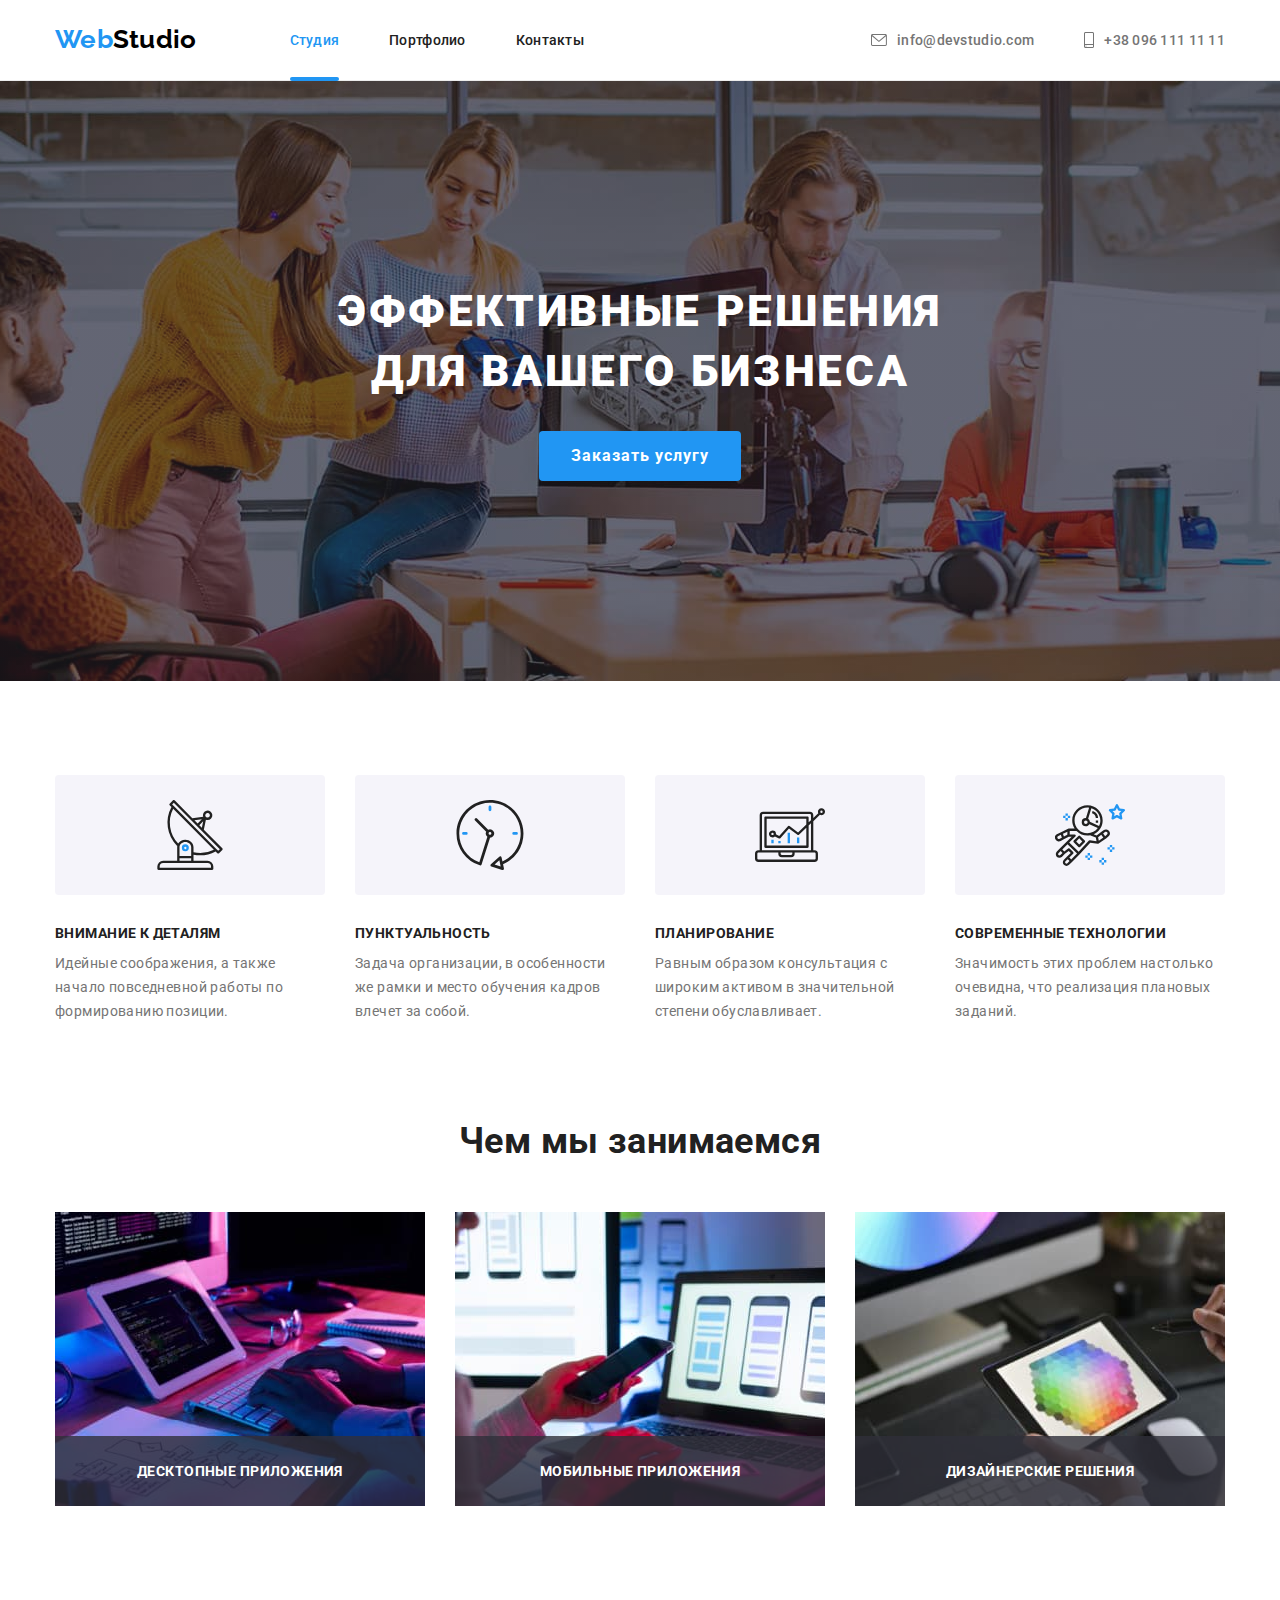
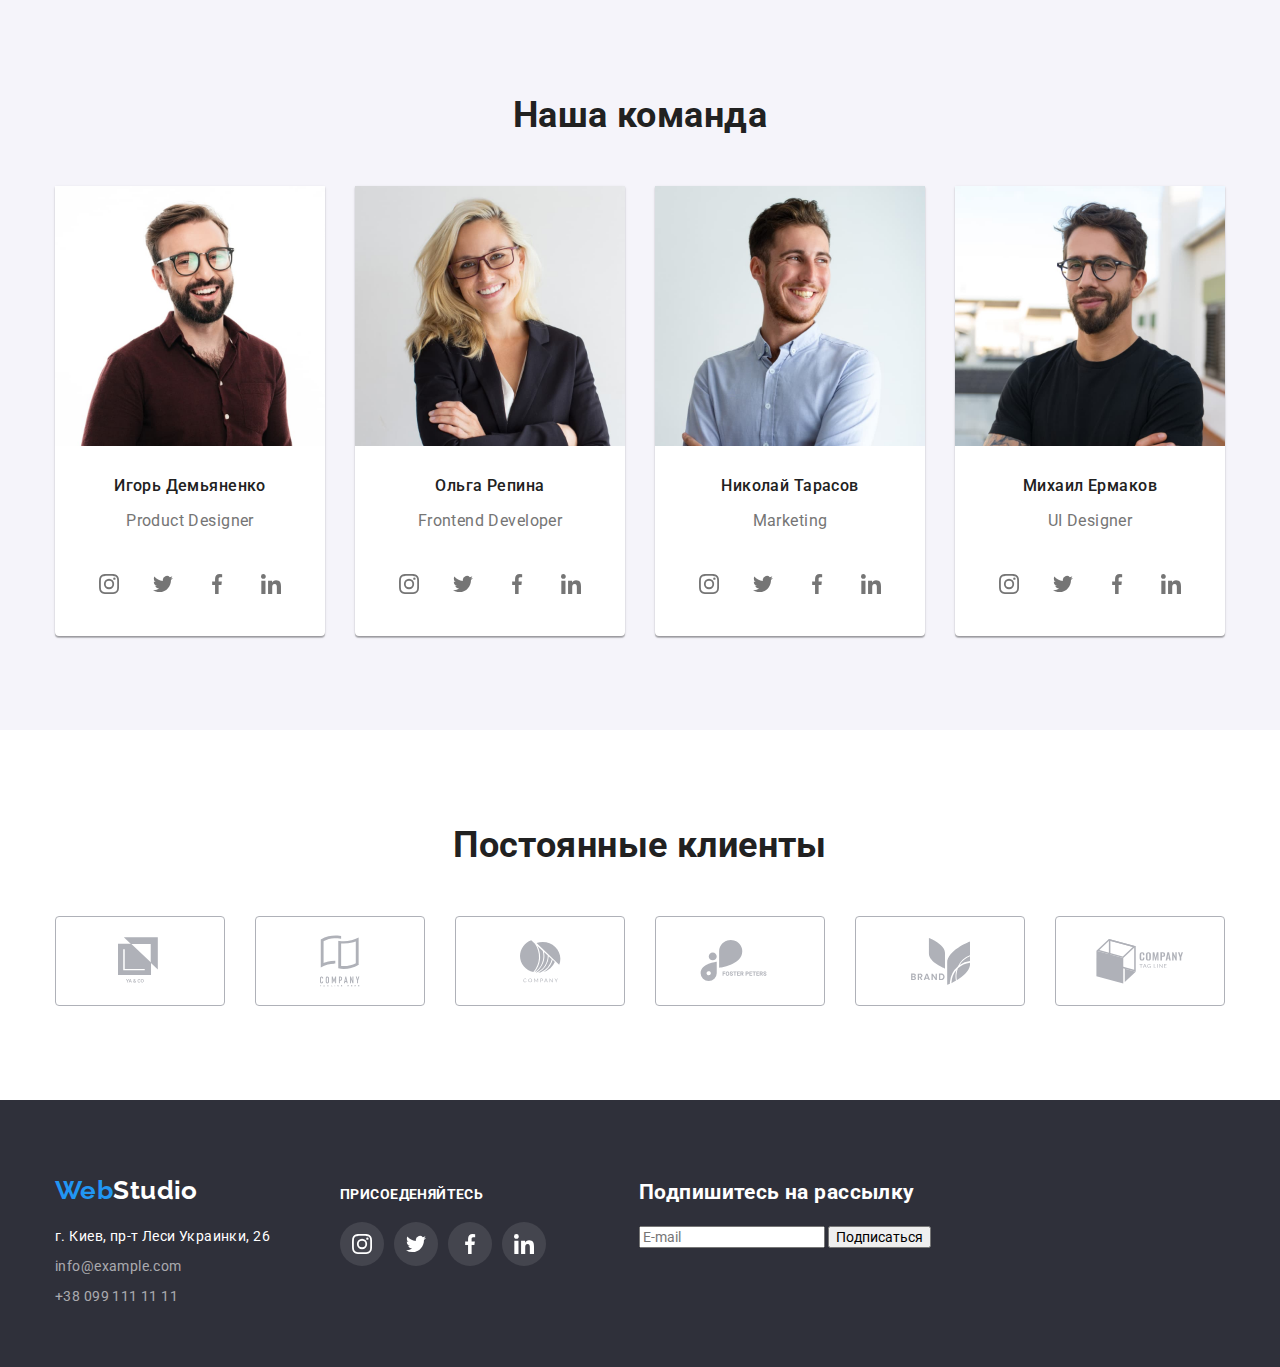
==== commit cbfb512c: "Разметка форм" ====
--- a/index.html
+++ b/index.html
@@ -513,10 +513,20 @@
         <!--  Подписка на рассылку -->
 
         <div class="subscription">
-          <h2 class="title">Подпишитесь на рассылку</h2>
-          <form action="">
-            <input type="email" name="E-mail" id="" placeholder="E-mail" />
-            <button type="submit">Подписаться</button>
+          <h2 class="subscription-title">Подпишитесь на рассылку</h2>
+          <form class="subscription-form" action="#">
+            <input
+              type="email"
+              class="subscription-form-input"
+              name="subscripe-mail"
+              placeholder="E-mail"
+              pattern="[a-z0-9._%+-]+@[a-z0-9.-]+\.[a-z]{2,}$"
+              autocomplete="off"
+              required
+            />
+            <button type="submit" class="subscription-form-button button">
+              Подписаться
+            </button>
           </form>
         </div>
       </div>
@@ -531,37 +541,95 @@
             <use href="./images/svg/sprite.svg#btn-close"></use>
           </svg>
         </button>
-        <div class="modal-form">
-          <h1 class="title">Оставьте свои данные, мы вам перезвоним</h1>
-          <form class="form" action="">
-            <label class="form-field" for=""
-              ><span class="form-label">Имя</span></label
+
+        <h2 class="modal-title title">
+          Оставьте свои данные, мы вам перезвоним
+        </h2>
+        <form class="form" action="#">
+          <ul class="form-list list">
+            <li class="form-item item">
+              <label class="form-field">
+                <span class="form-label">Имя</span>
+
+                <input
+                  type="text"
+                  class="form-input"
+                  name="user-name"
+                  pattern="^[A-Za-zА-Яа-яЁё\s]+$"
+                  autocomplete="off"
+                  placeholder="Имя"
+                  required
+                />
+                <svg class="form-icon">
+                  <use href="./images/svg/sprite.svg#person-black-18dp"></use>
+                </svg>
+              </label>
+            </li>
+            <li class="form-item item">
+              <label class="form-field">
+                <span class="form-label">Телефон</span>
+
+                <input
+                  type="tel"
+                  class="form-input"
+                  name="user-phone"
+                  pattern="[0-9]{10,12}"
+                  autocomplete="off"
+                  placeholder="Телефон"
+                  required
+                />
+                <svg class="form-icon">
+                  <use href="./images/svg/sprite.svg#phone-black-18dp"></use>
+                </svg>
+              </label>
+            </li>
+            <li class="form-item item">
+              <label class="form-field">
+                <span class="form-label">Почта</span>
+
+                <input
+                  type="email"
+                  class="form-input"
+                  name="user-mail"
+                  pattern="[a-z0-9._%+-]+@[a-z0-9.-]+\.[a-z]{2,}$"
+                  autocomplete="off"
+                  placeholder="Почта"
+                  required
+                />
+                <svg class="form-icon">
+                  <use href="./images/svg/sprite.svg#email-black-18dp"></use>
+                </svg>
+              </label>
+            </li>
+            <li class="form-item item">
+              <label class="textarea">
+                <span class="form-label">Комментарий</span>
+                <textarea
+                  class="form-textarea form-input"
+                  name="user-message"
+                  rows="6"
+                  placeholder="Введите текст"
+                ></textarea>
+              </label>
+            </li>
+          </ul>
+          <label class="form-checkbox">
+            <input
+              type="checkbox"
+              class="form-checkbox-input visually-hidden"
+              name="checkbox"
+              required
+            />
+            <span class="checkbox-icon"></span>
+            <span class="form-checkbox-text"
+              >Соглашаюсь с рассылкой и принимаю</span
             >
-            <input type="text" class="form-input" name="" id="" />
-            <label class="form-field" for=""
-              ><span class="form-label">Телефон</span></label
-            >
-            <input type="tel" class="form-input" name="" id="" />
-            <label class="form-field" for=""
-              ><span class="form-label">Почта</span></label
-            >
-            <input type="email" class="form-input" name="" id="" />
-            <label for=""><span class="form-label">Комментарий</span></label>
-            <textarea
-              class="form-texteria form-input"
-              name=""
-              id=""
-              rows="7"
-              placeholder="Введите текст"
-            ></textarea>
-            <div class="form-checkbox">
-              <input type="checkbox" name="" id="" />
-              <p>Соглашаюсь с рассылкой и принимаю</p>
-              <a href="#"><p>Условия договора</p></a>
-            </div>
-            <button type="submit" class="button">Отправить</button>
-          </form>
-        </div>
+            <a class="form-checkbox-link link" href="#">Условия договора</a>
+          </label>
+          <button type="submit" class="modal-form-button button">
+            Отправить
+          </button>
+        </form>
       </div>
     </div>
 
--- a/css/styles.css
+++ b/css/styles.css
@@ -199,12 +199,20 @@
 
 /*  симмантичноее скрытие*/
 
-.visually-hidden {
+.visually-hidden:not(:focus):not(:active) {
   position: absolute;
-  clip: rect(0 0 0 0);
+
   width: 1px;
   height: 1px;
   margin: -1px;
+  border: 0;
+  padding: 0;
+
+  white-space: nowrap;
+
+  clip-path: inset(100%);
+  clip: rect(0 0 0 0);
+  overflow: hidden;
 }
 
 /* ----- Стили главной страницы index.html ----- */
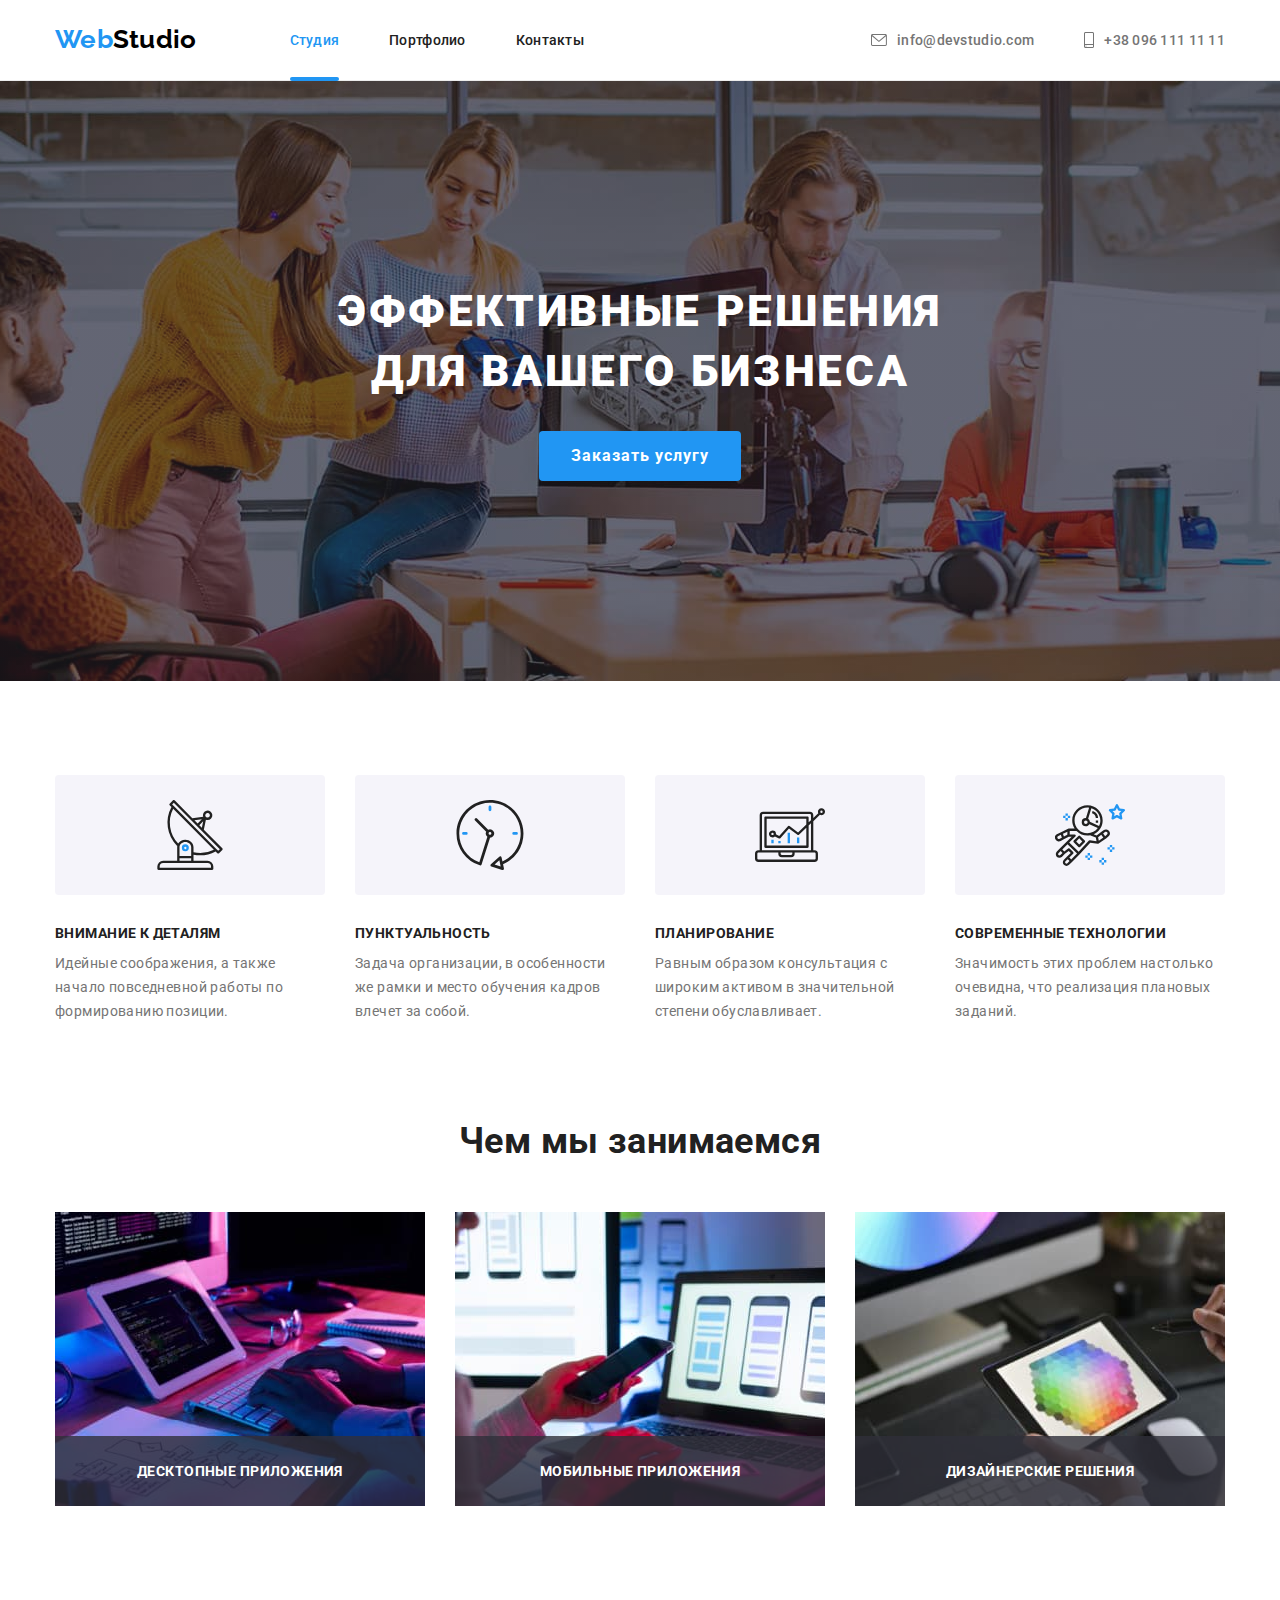
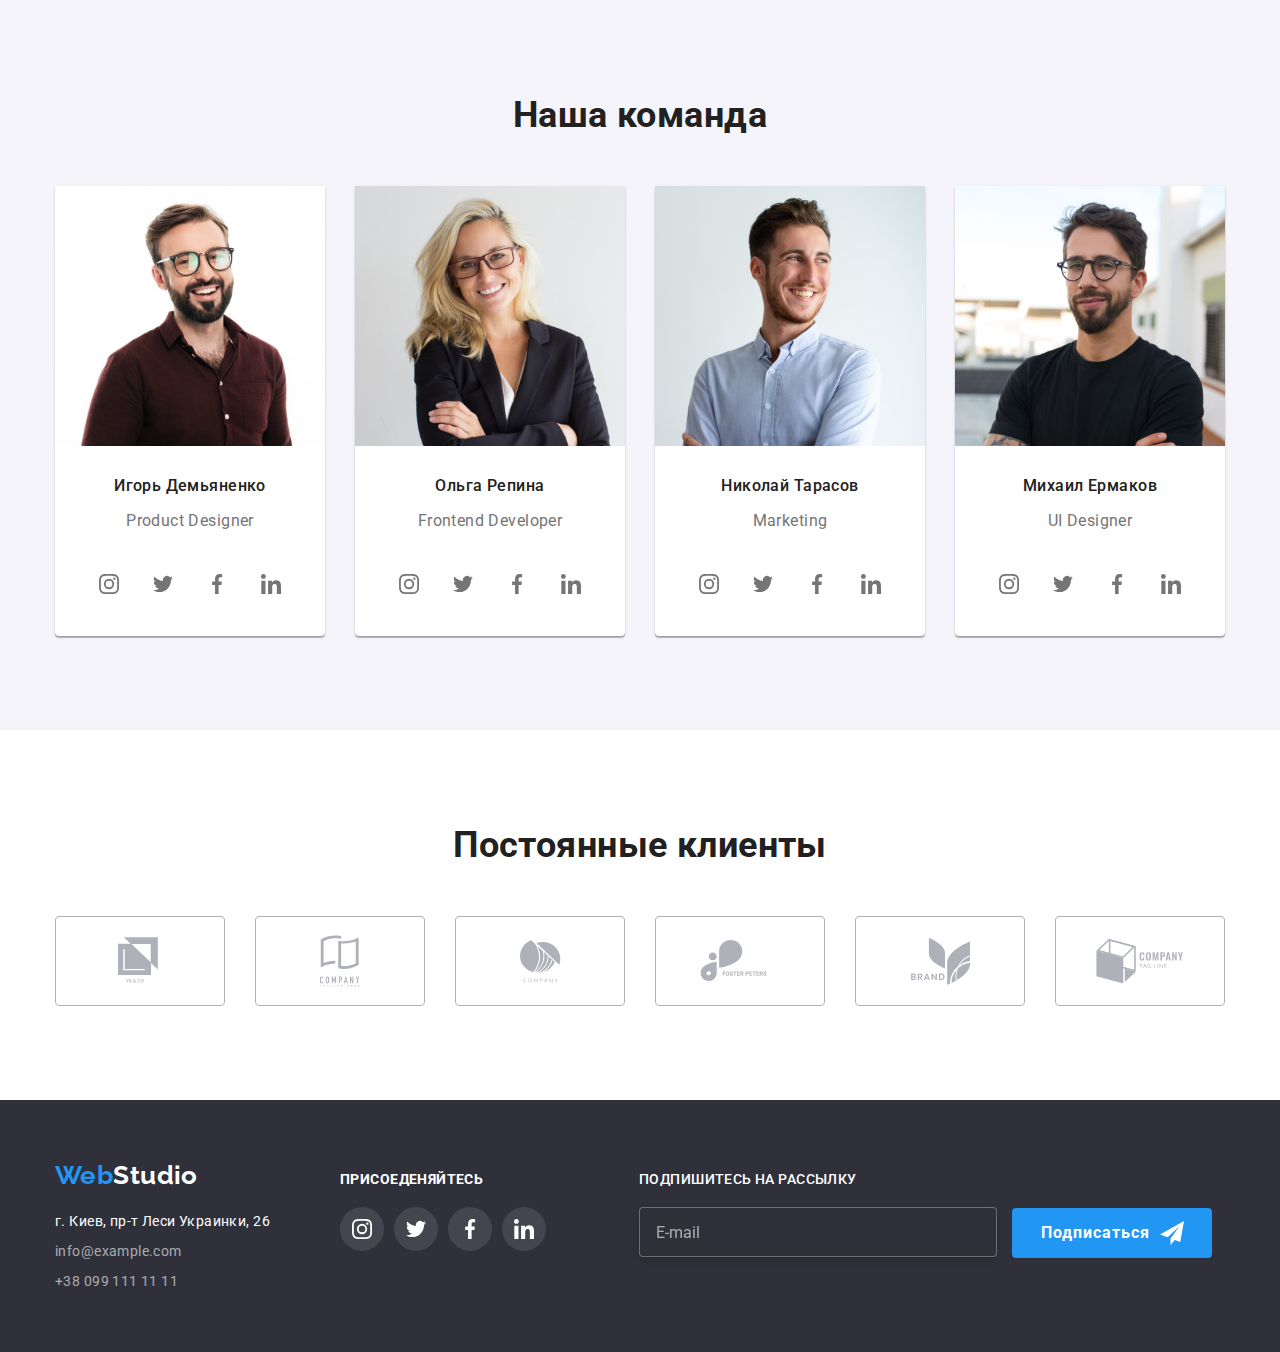
==== commit 25beb283: "Редактирование" ====
--- a/index.html
+++ b/index.html
@@ -546,73 +546,64 @@
           Оставьте свои данные, мы вам перезвоним
         </h2>
         <form class="form" action="#">
-          <ul class="form-list list">
-            <li class="form-item item">
-              <label class="form-field">
-                <span class="form-label">Имя</span>
-
-                <input
-                  type="text"
-                  class="form-input"
-                  name="user-name"
-                  pattern="^[A-Za-zА-Яа-яЁё\s]+$"
-                  autocomplete="off"
-                  placeholder="Имя"
-                  required
-                />
-                <svg class="form-icon">
-                  <use href="./images/svg/sprite.svg#person-black-18dp"></use>
-                </svg>
-              </label>
-            </li>
-            <li class="form-item item">
-              <label class="form-field">
-                <span class="form-label">Телефон</span>
-
-                <input
-                  type="tel"
-                  class="form-input"
-                  name="user-phone"
-                  pattern="[0-9]{10,12}"
-                  autocomplete="off"
-                  placeholder="Телефон"
-                  required
-                />
-                <svg class="form-icon">
-                  <use href="./images/svg/sprite.svg#phone-black-18dp"></use>
-                </svg>
-              </label>
-            </li>
-            <li class="form-item item">
-              <label class="form-field">
-                <span class="form-label">Почта</span>
-
-                <input
-                  type="email"
-                  class="form-input"
-                  name="user-mail"
-                  pattern="[a-z0-9._%+-]+@[a-z0-9.-]+\.[a-z]{2,}$"
-                  autocomplete="off"
-                  placeholder="Почта"
-                  required
-                />
-                <svg class="form-icon">
-                  <use href="./images/svg/sprite.svg#email-black-18dp"></use>
-                </svg>
-              </label>
-            </li>
-            <li class="form-item item">
-              <label class="textarea">
-                <span class="form-label">Комментарий</span>
-                <textarea
-                  class="form-textarea form-input"
-                  name="user-message"
-                  rows="6"
-                  placeholder="Введите текст"
-                ></textarea>
-              </label>
-            </li>
-          </ul>
+          <label class="form-field">
+            <span class="form-label">Имя</span>
+            <input
+              type="text"
+              class="form-input"
+              name="user-name"
+              pattern="^[A-Za-zА-Яа-яЁё\s]+$"
+              autocomplete="off"
+              placeholder="Имя"
+              required
+            />
+            <svg class="form-icon">
+              <use href="./images/svg/sprite.svg#person-black-18dp"></use>
+            </svg>
+          </label>
+
+          <label class="form-field">
+            <span class="form-label">Телефон</span>
+            <input
+              type="tel"
+              class="form-input"
+              name="user-phone"
+              pattern="[0-9]{10,12}"
+              autocomplete="off"
+              placeholder="Телефон"
+              required
+            />
+            <svg class="form-icon">
+              <use href="./images/svg/sprite.svg#phone-black-18dp"></use>
+            </svg>
+          </label>
+
+          <label class="form-field">
+            <span class="form-label">Почта</span>
+            <input
+              type="email"
+              class="form-input"
+              name="user-mail"
+              pattern="[a-z0-9._%+-]+@[a-z0-9.-]+\.[a-z]{2,}$"
+              autocomplete="off"
+              placeholder="Почта"
+              required
+            />
+            <svg class="form-icon">
+              <use href="./images/svg/sprite.svg#email-black-18dp"></use>
+            </svg>
+          </label>
+
+          <label class="form-field">
+            <span class="form-label">Комментарий</span>
+            <textarea
+              class="form-textarea form-input"
+              name="user-message"
+              rows="6"
+              placeholder="Введите текст"
+            ></textarea>
+          </label>
+
           <label class="form-checkbox">
             <input
               type="checkbox"
@@ -626,6 +617,7 @@
             >
             <a class="form-checkbox-link link" href="#">Условия договора</a>
           </label>
+
           <button type="submit" class="modal-form-button button">
             Отправить
           </button>
--- a/css/styles.css
+++ b/css/styles.css
@@ -23,6 +23,7 @@
   --dark-color: #2f303a;
   --border-color: #eeeeee;
   --primary-icon-color: #afb1b8;
+  --timing-function: cubic-bezier(0.4, 0, 0.2, 1);
 }
 
 body {
@@ -122,7 +123,7 @@
   color: var(--secondary-text-color);
   transition-property: color;
   transition-duration: 250ms;
-  transition-timing-function: cubic-bezier(0.4, 0, 0.2, 1);
+  transition-timing-function: var(--timing-function);
 }
 
 .site-nav-link:hover,
@@ -170,7 +171,7 @@
   color: var(--primary-text-color);
   transition-property: color;
   transition-duration: 250ms;
-  transition-timing-function: cubic-bezier(0.4, 0, 0.2, 1);
+  transition-timing-function: var(--timing-function);
 }
 
 .communications-link:hover,
@@ -197,9 +198,11 @@
   fill: var(--accent-color);
 }
 
-/*  симмантичноее скрытие*/
-
-.visually-hidden:not(:focus):not(:active) {
+/*  симмантичноее скрытие 
+:not(:focus):not(:active)
+*/
+
+.visually-hidden {
   position: absolute;
 
   width: 1px;
@@ -262,8 +265,10 @@
 }
 
 .banner .button,
-.form .button {
+.modal-form-button,
+.subscription-form-button {
   min-width: 200px;
+  height: 50px;
   padding-top: 10px;
   padding-left: 32px;
   padding-right: 32px;
@@ -281,6 +286,8 @@
   /* 1.87 */
   line-height: calc(30 / 16);
   letter-spacing: 0.06em;
+
+  cursor: pointer;
 }
 
 /* Section */
@@ -481,20 +488,21 @@
   align-items: center;
   width: 44px;
   height: 44px;
-  fill: currentColor;
+  fill: var(--primary-text-color);
   border-radius: 50%;
 
   color: var(--primary-text-color);
 
-  transition-property: background-color, fill;
-  transition-duration: 250ms;
-  transition-timing-function: cubic-bezier(0.4, 0, 0.2, 1);
+  transition-property: background-color, fill, color;
+  transition-duration: 250ms;
+  transition-timing-function: var(--timing-function);
 }
 
 .team-social-link:hover,
 .team-social-link:focus {
   background-color: var(--accent-color);
   color: var(--primary-color);
+  fill: var(--primary-color);
 }
 
 .team-instagram,
@@ -580,7 +588,7 @@
 
   transition-property: border-color;
   transition-duration: 250ms;
-  transition-timing-function: cubic-bezier(0.4, 0, 0.2, 1);
+  transition-timing-function: var(--timing-function);
 }
 
 .client-link:hover {
@@ -592,7 +600,7 @@
 
   transition-property: fill;
   transition-duration: 250ms;
-  transition-timing-function: cubic-bezier(0.4, 0, 0.2, 1);
+  transition-timing-function: var(--timing-function);
 }
 
 .client-link:hover .client-list-icon {
@@ -650,7 +658,7 @@
 
   transition-property: color;
   transition-duration: 250ms;
-  transition-timing-function: cubic-bezier(0.4, 0, 0.2, 1);
+  transition-timing-function: var(--timing-function);
 }
 
 .address-link:hover,
@@ -709,7 +717,7 @@
 
   transition-property: background-color;
   transition-duration: 250ms;
-  transition-timing-function: cubic-bezier(0.4, 0, 0.2, 1);
+  transition-timing-function: var(--timing-function);
 }
 
 .social .link:hover,
@@ -735,7 +743,7 @@
 
 /* Subscription */
 
-.subscription .title {
+.subscription-title {
   margin-top: 0;
   margin-bottom: 20px;
 
@@ -743,6 +751,58 @@
   font-size: 14px;
   line-height: calc(16 / 14);
   text-transform: uppercase;
+}
+
+.subscription-form-input {
+  width: 358px;
+  height: 50px;
+  margin-right: 12px;
+  padding-left: 16px;
+
+  border: 1px solid rgba(255, 255, 255, 0.3);
+  filter: drop-shadow(0px 4px 4px rgba(0, 0, 0, 0.15));
+  border-radius: 4px;
+
+  background-color: var(--dark-color);
+
+  font-size: 16px;
+  line-height: calc(20 / 16);
+
+  color: var(--primary-color);
+}
+
+.subscription-form-input::placeholder {
+  font-size: 16px;
+  line-height: calc(20 / 16);
+
+  color: rgba(255, 255, 255, 0.6);
+}
+
+.subscription-form-input:not(:placeholder-shown):focus:invalid {
+  outline-color: red;
+}
+
+.subscription-form-button {
+  position: relative;
+
+  padding-left: 29px;
+
+  text-align: start;
+  transition-property: background-color;
+  transition-duration: 250ms;
+  transition-timing-function: var(--timing-function);
+}
+
+.subscription-form-button::after {
+  position: absolute;
+  top: 50%;
+  right: 28px;
+  transform: translateY(-50%);
+  display: block;
+  content: "";
+  width: 24px;
+  height: 24px;
+  background-image: url(../images/svg/icon-send.svg);
 }
 
 /* ----- Стили  страницы portfolio.html ----- */
@@ -785,7 +845,7 @@
 
   transition-property: background-color;
   transition-duration: 250ms;
-  transition-timing-function: cubic-bezier(0.4, 0, 0.2, 1);
+  transition-timing-function: var(--timing-function);
 }
 
 .filter .button:hover,
@@ -822,7 +882,7 @@
 
 .catalog-item {
   display: inline-block;
-  /* max-height: 404px; */
+
   margin-right: 30px;
   margin-bottom: 30px;
 
@@ -843,15 +903,21 @@
   margin-bottom: 0;
 }
 
-.catalog-item:hover {
+.catalog-item:hover .catalog-text {
   box-shadow: 0px 1px 1px rgba(0, 0, 0, 0.12), 0px 4px 4px rgba(0, 0, 0, 0.06),
     1px 4px 6px rgba(0, 0, 0, 0.16);
 }
 
+.catalog-item:hover .catalog-description-pullout {
+  transform: translateY(-100%);
+  opacity: 1;
+}
+
 .catalog-description {
   position: relative;
+
   /* width: 370px; */
-  /* height: 404px; */
+
   overflow: hidden;
 }
 
@@ -868,7 +934,7 @@
 
   transition-property: transform;
   transition-duration: 250ms;
-  transition-timing-function: cubic-bezier(0.4, 0, 0.2, 1);
+  transition-timing-function: var(--timing-function);
 
   opacity: 0;
 }
@@ -881,11 +947,6 @@
   /* or 156% */
 
   color: var(--primary-color);
-}
-
-.catalog-item:hover .catalog-description-pullout {
-  transform: translateY(-100%);
-  opacity: 1;
 }
 
 .catalog-text {
@@ -894,7 +955,7 @@
   padding-right: 24px;
   padding-bottom: 20px;
 
-  width: 370px;
+  /* width: 370px; */
 
   border-left: 1px solid var(--border-color);
   border-right: 1px solid var(--border-color);
@@ -950,6 +1011,10 @@
   left: 50%;
   top: 50%;
 
+  display: flex;
+  flex-direction: column;
+  justify-content: space-between;
+
   width: 528px;
   height: 581px;
 
@@ -982,13 +1047,14 @@
 
   background-color: var(--primary-color);
 
-  transition-property: background-color;
-  transition-duration: 250ms;
-  transition-timing-function: cubic-bezier(0.4, 0, 0.2, 1);
+  transition-property: fill;
+  transition-duration: 250ms;
+  transition-timing-function: var(--timing-function);
+
+  cursor: pointer;
 }
 
 .button-close:hover {
-  /* background-color: var(--accent-color); */
   fill: var(--accent-color);
 }
 
@@ -997,9 +1063,9 @@
   height: 11px;
 }
 
-.modal-form .title {
-  margin-top: 0;
-  margin-bottom: 0;
+.modal-title {
+  margin-top: 0;
+  margin-bottom: 12px;
 
   font-weight: 500;
   font-size: 20px;
@@ -1010,35 +1076,169 @@
 }
 
 .form {
-  /* text-align: center; */
+  display: flex;
+  flex-direction: column;
+}
+
+.form-list {
+  display: block;
+}
+
+.form-item {
+  width: 100%;
 }
 
 .form-field {
-  display: block;
+  position: relative;
+  display: block;
+}
+
+.form-field + .form-field {
+  margin-top: 10px;
 }
 
 .form-label {
   display: block;
+
   margin-bottom: 4px;
+
+  font-size: 12px;
+  line-height: calc(14 / 12);
+  letter-spacing: 0.01em;
+
+  color: #757575;
 }
 
 .form-input {
   width: 100%;
   height: 40px;
 
-  margin-bottom: 10px;
+  padding-left: 42px;
+
+  border: 1px solid rgba(33, 33, 33, 0.2);
+  border-radius: 4px;
+
+  transition-property: outline-color, fill;
+  transition-duration: 250ms;
+  transition-timing-function: var(--timing-function);
+}
+
+.form-input:focus + .form-icon,
+.form-input:focus {
+  outline-color: var(--accent-color);
+  fill: var(--accent-color);
+}
+
+.form-input::placeholder {
+  color: #ffffff;
+}
+
+.form-input:not(:placeholder-shown):focus:valid {
+  outline-color: var(--accent-color);
+  fill: var(--accent-color);
+}
+
+.form-input:not(:placeholder-shown):focus:valid ~ .form-icon {
+  outline-color: var(--accent-color);
+  fill: var(--accent-color);
+}
+
+.form-input:not(:placeholder-shown):focus:invalid {
+  outline-color: #ff0000;
+  fill: #ff0000;
+}
+
+.form-input:not(:placeholder-shown):focus:invalid ~ .form-icon {
+  outline-color: #ff0000;
+  fill: #ff0000;
+}
+
+.form-textarea {
+  display: block;
+
+  height: 120px;
+
+  padding: 12px 16px;
+
+  resize: none;
+  font-size: 14px;
+  line-height: calc(16 / 14);
+  letter-spacing: 0.01em;
+}
+
+.form-input.form-textarea::placeholder {
+  color: rgba(117, 117, 117, 0.5);
 }
 
 .form-checkbox {
+  display: flex;
+  justify-content: space-evenly;
+  align-items: center;
+
   margin-top: 20px;
-  margin-bottom: 30px;
-}
-
-.form-checkbox p {
+}
+
+.checkbox-icon {
+  display: inline-block;
+
+  width: 16px;
+  height: 15px;
+
+  border: 2px solid var(--secondary-text-color);
+  border-radius: 2px;
+
+  transition-property: background-color, border-color;
+  transition-duration: 250ms;
+  transition-timing-function: var(--timing-function);
+}
+
+.form-checkbox-input:checked + .checkbox-icon {
+  background-origin: border-box;
+  background-image: url(../images/svg/icon-check.svg);
+  background-size: contain;
+  background-color: var(--accent-color);
+  border-color: var(--accent-color);
+  border-radius: 2px;
+}
+
+.form-checkbox-text {
+  margin-top: 0;
+  margin-bottom: 0;
+
   color: var(--primary-text-color);
 }
 
-.form .button {
-  margin-left: 124px;
-  margin-right: 124px;
-}
+.form-checkbox-link {
+  display: block;
+
+  color: var(--accent-color);
+
+  text-decoration-line: underline;
+}
+
+.modal-form-button {
+  margin-top: 30px;
+  margin-left: auto;
+  margin-right: auto;
+
+  box-shadow: 0px 4px 4px rgba(0, 0, 0, 0.15);
+
+  transition-property: background-color;
+  transition-duration: 250ms;
+  transition-timing-function: var(--timing-function);
+}
+
+.banner .button:hover,
+.modal-form-button:hover,
+.subscription-form-button:hover {
+  background-color: #188ce8;
+}
+
+.form-icon {
+  position: absolute;
+  top: 50%;
+  left: 12px;
+
+  width: 18px;
+  height: 18px;
+}
